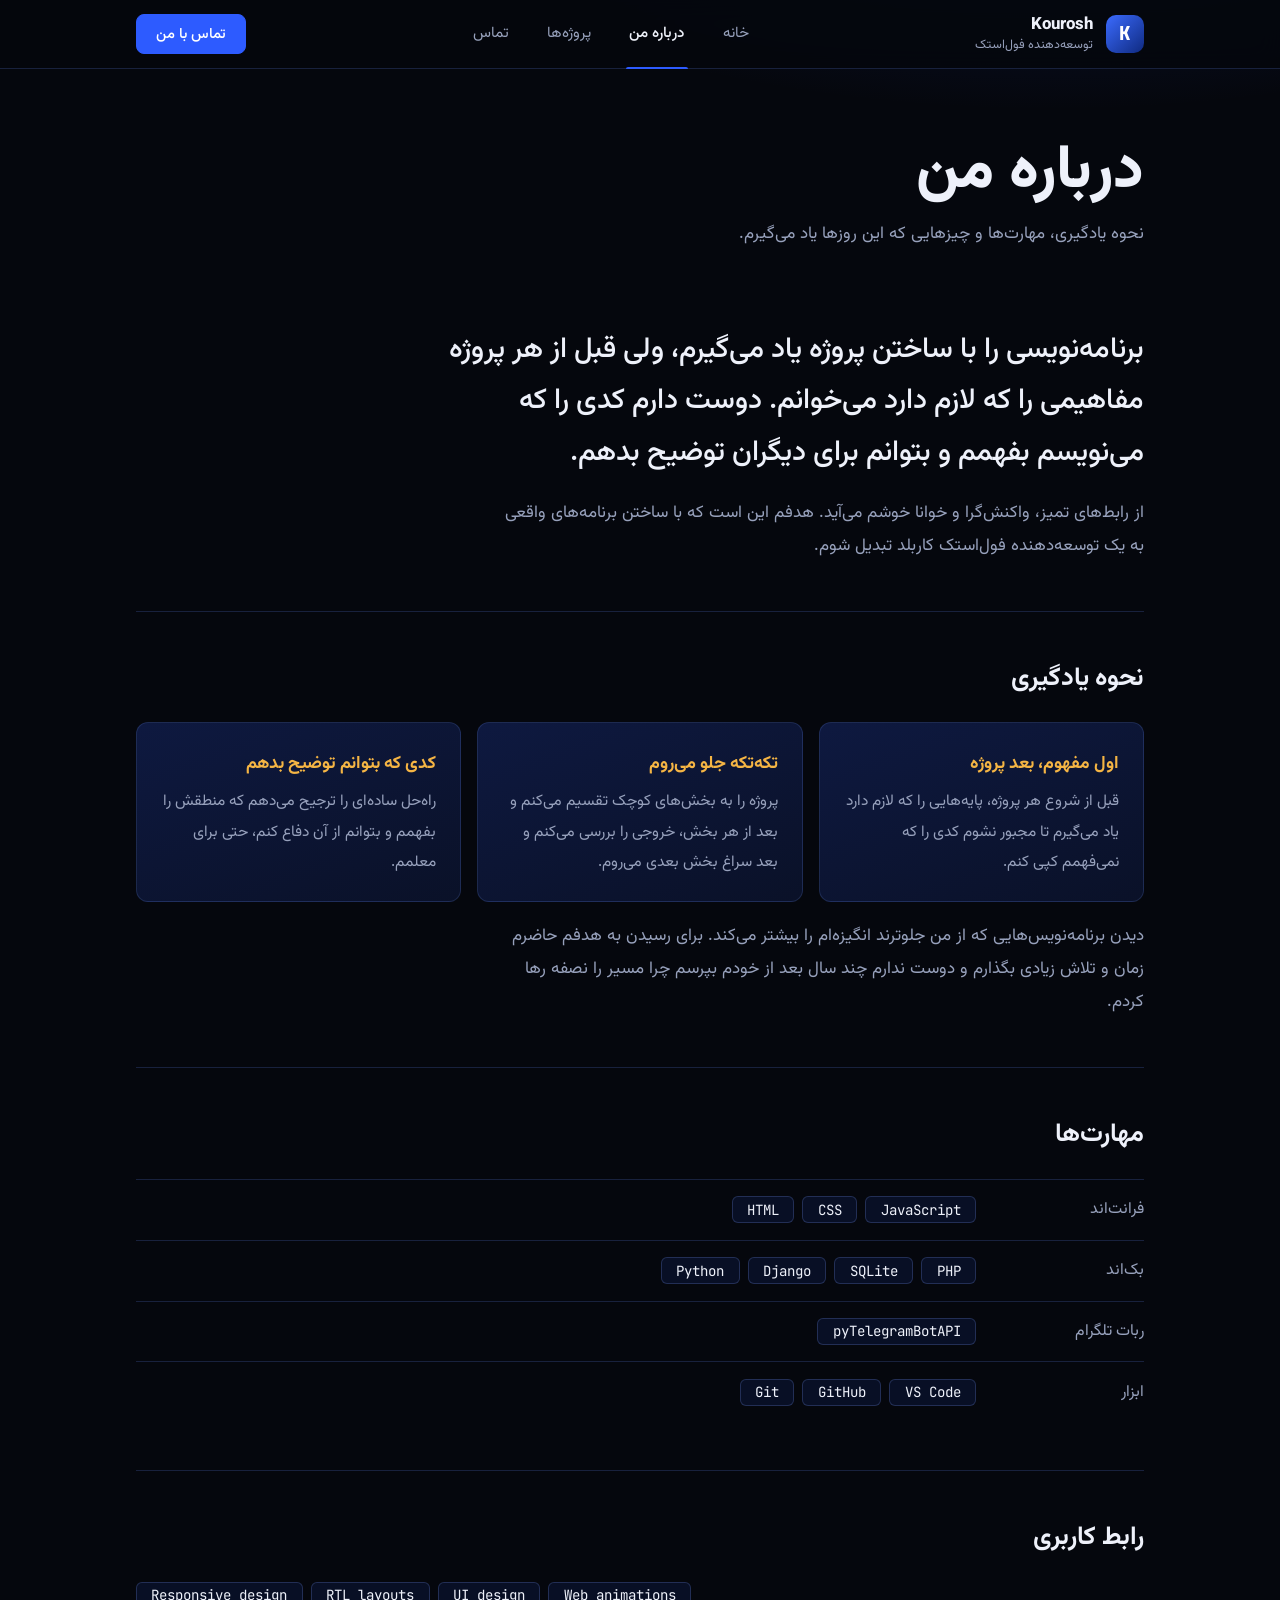
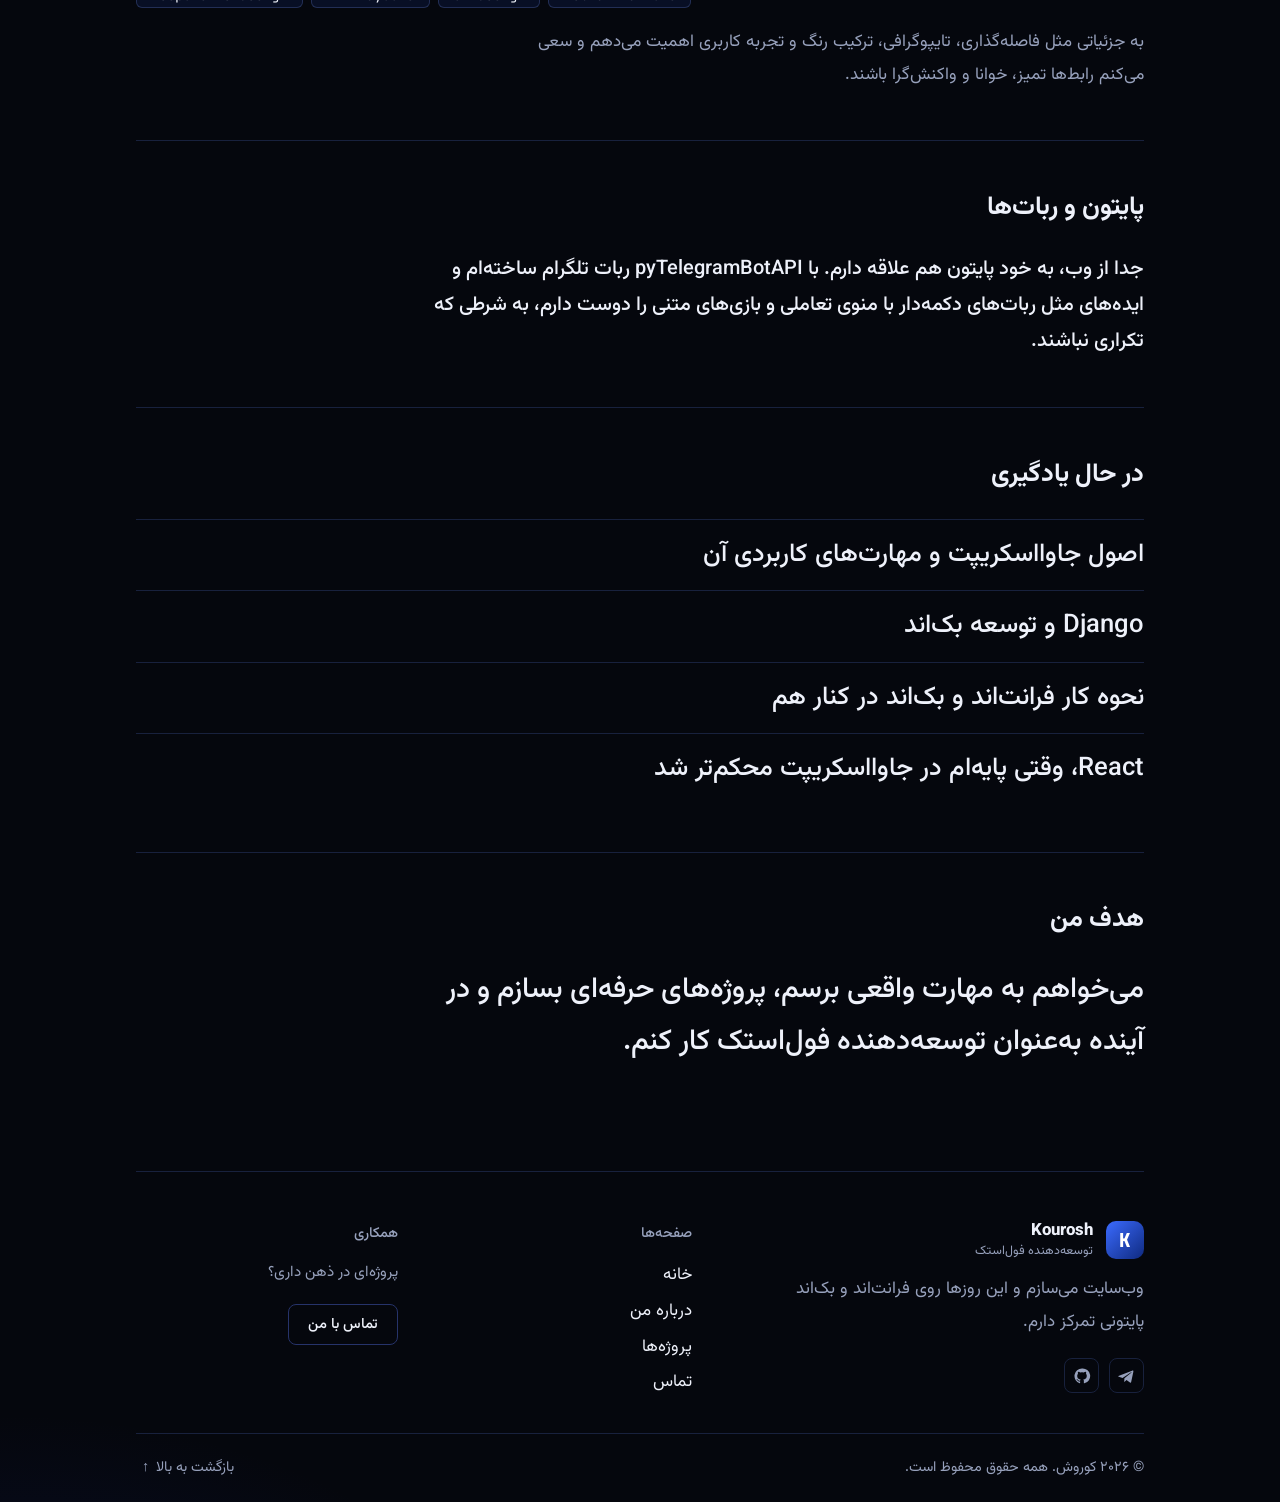
==== about.html @ b16453cf "first commit" ====
<!DOCTYPE html>
<html lang="fa" dir="rtl">
<head>
<meta charset="UTF-8">
<meta name="viewport" content="width=device-width, initial-scale=1">
<title>درباره من</title>
<meta name="description" content="وب‌سایت شخصی کوروش: توسعه‌دهنده وب با Python، Django و JavaScript.">
<meta name="theme-color" content="#05070D">
<meta name="color-scheme" content="dark">
<link rel="icon" href="data:image/svg+xml,%3Csvg xmlns='http://www.w3.org/2000/svg' viewBox='0 0 100 100'%3E%3Crect width='100' height='100' rx='22' fill='%232D5BFF'/%3E%3Ctext x='50' y='70' font-size='62' text-anchor='middle' fill='white' font-family='sans-serif' font-weight='700'%3EK%3C/text%3E%3C/svg%3E">
<link rel="preconnect" href="https://fonts.googleapis.com">
<link rel="preconnect" href="https://fonts.gstatic.com" crossorigin>
<link href="https://fonts.googleapis.com/css2?family=Vazirmatn:wght@400;500;700;800&family=JetBrains+Mono:wght@400;500&display=swap" rel="stylesheet">
<link rel="stylesheet" href="assets/style.css">
<script src="assets/main.js" defer></script>
</head>
<body>
<header class="top"><div class="wrap in"><a class="brand" href="index.html"><span class="mk" aria-hidden="true">K</span><span class="bn"><b>Kourosh</b><small>توسعه‌دهنده فول‌استک</small></span></a><nav aria-label="منوی اصلی"><a href="index.html">خانه</a><a href="about.html" aria-current="page">درباره من</a><a href="projects.html">پروژه‌ها</a><a href="contact.html">تماس</a></nav><a class="btn hb" href="contact.html">تماس با من</a></div></header>
<div class="wrap"><main><div class="pt" data-g="ABOUT"><h1>درباره من</h1><p>نحوه یادگیری، مهارت‌ها و چیزهایی که این روزها یاد می‌گیرم.</p></div><section class="blk"><p class="big">برنامه‌نویسی را با ساختن پروژه یاد می‌گیرم، ولی قبل از هر پروژه مفاهیمی را که لازم دارد می‌خوانم. دوست دارم کدی را که می‌نویسم بفهمم و بتوانم برای دیگران توضیح بدهم.</p><p class="sub">از رابط‌های تمیز، واکنش‌گرا و خوانا خوشم می‌آید. هدفم این است که با ساختن برنامه‌های واقعی به یک توسعه‌دهنده فول‌استک کاربلد تبدیل شوم.</p></section><section class="blk"><h2>نحوه یادگیری</h2><div class="pr"><div><h3>اول مفهوم، بعد پروژه</h3><p>قبل از شروع هر پروژه، پایه‌هایی را که لازم دارد یاد می‌گیرم تا مجبور نشوم کدی را که نمی‌فهمم کپی کنم.</p></div><div><h3>تکه‌تکه جلو می‌روم</h3><p>پروژه را به بخش‌های کوچک تقسیم می‌کنم و بعد از هر بخش، خروجی را بررسی می‌کنم و بعد سراغ بخش بعدی می‌روم.</p></div><div><h3>کدی که بتوانم توضیح بدهم</h3><p>راه‌حل ساده‌ای را ترجیح می‌دهم که منطقش را بفهمم و بتوانم از آن دفاع کنم، حتی برای معلمم.</p></div></div><p class="sub">دیدن برنامه‌نویس‌هایی که از من جلوترند انگیزه‌ام را بیشتر می‌کند. برای رسیدن به هدفم حاضرم زمان و تلاش زیادی بگذارم و دوست ندارم چند سال بعد از خودم بپرسم چرا مسیر را نصفه رها کردم.</p></section><section class="blk"><h2>مهارت‌ها</h2><div class="grp"><h3>فرانت‌اند</h3><div class="ch"><span class="chip">HTML</span><span class="chip">CSS</span><span class="chip">JavaScript</span></div></div><div class="grp"><h3>بک‌اند</h3><div class="ch"><span class="chip">Python</span><span class="chip">Django</span><span class="chip">SQLite</span><span class="chip">PHP</span></div></div><div class="grp"><h3>ربات تلگرام</h3><div class="ch"><span class="chip">pyTelegramBotAPI</span></div></div><div class="grp"><h3>ابزار</h3><div class="ch"><span class="chip">Git</span><span class="chip">GitHub</span><span class="chip">VS Code</span></div></div></section><section class="blk"><h2>رابط کاربری</h2><div class="ch" style="justify-content:flex-start"><span class="chip">Responsive design</span><span class="chip">RTL layouts</span><span class="chip">UI design</span><span class="chip">Web animations</span></div><p class="sub">به جزئیاتی مثل فاصله‌گذاری، تایپوگرافی، ترکیب رنگ و تجربه کاربری اهمیت می‌دهم و سعی می‌کنم رابط‌ها تمیز، خوانا و واکنش‌گرا باشند.</p></section><section class="blk"><h2>پایتون و ربات‌ها</h2><p class="big" style="font-size:1.25rem">جدا از وب، به خود پایتون هم علاقه دارم. با pyTelegramBotAPI ربات تلگرام ساخته‌ام و ایده‌های مثل ربات‌های دکمه‌دار با منوی تعاملی و بازی‌های متنی را دوست دارم، به شرطی که تکراری نباشند.</p></section><section class="blk"><h2>در حال یادگیری</h2><div class="rows"><div>اصول جاوااسکریپت و مهارت‌های کاربردی آن</div><div>Django و توسعه بک‌اند</div><div>نحوه کار فرانت‌اند و بک‌اند در کنار هم</div><div>React، وقتی پایه‌ام در جاوااسکریپت محکم‌تر شد</div></div></section><section class="blk"><h2>هدف من</h2><p class="big">می‌خواهم به مهارت واقعی برسم، پروژه‌های حرفه‌ای بسازم و در آینده به‌عنوان توسعه‌دهنده فول‌استک کار کنم.</p></section></main><footer class="ft"><div class="ftTop"><div class="ftCol ftBrand"><a class="brand" href="index.html"><span class="mk" aria-hidden="true">K</span><span class="bn"><b>Kourosh</b><small>توسعه‌دهنده فول‌استک</small></span></a><p>وب‌سایت می‌سازم و این روزها روی فرانت‌اند و بک‌اند پایتونی تمرکز دارم.</p><div class="soc"><a href="https://t.me/kourosh2087" target="_blank" rel="noopener" aria-label="تلگرام"><svg viewBox="0 0 24 24" width="18" height="18" fill="currentColor" aria-hidden="true"><path d="M21.8 4.3 2.7 11.6c-1.2.5-1.2 1.2-.2 1.5l4.9 1.5L18.8 7c.5-.3 1-.1.6.2L9.9 15l-.3 4.9c.4 0 .6-.2.9-.5l2.2-2.1 4.6 3.4c.8.5 1.4.3 1.6-.8l2.9-13.7c.3-1.3-.5-1.9-1.6-1.4Z"/></svg></a><a href="https://github.com/kourosh2043" target="_blank" rel="noopener" aria-label="گیت‌هاب"><svg viewBox="0 0 24 24" width="18" height="18" fill="currentColor" aria-hidden="true"><path d="M12 2a10 10 0 0 0-3.16 19.5c.5.1.68-.22.68-.48v-1.7c-2.78.6-3.37-1.19-3.37-1.19-.46-1.16-1.11-1.47-1.11-1.47-.9-.62.07-.6.07-.6 1 .07 1.53 1.03 1.53 1.03.89 1.52 2.34 1.08 2.91.83.09-.65.35-1.08.63-1.33-2.22-.25-4.56-1.11-4.56-4.95 0-1.09.39-1.98 1.03-2.68-.1-.25-.45-1.27.1-2.65 0 0 .84-.27 2.75 1.02a9.6 9.6 0 0 1 5 0c1.9-1.29 2.75-1.02 2.75-1.02.55 1.38.2 2.4.1 2.65.64.7 1.03 1.59 1.03 2.68 0 3.85-2.35 4.7-4.58 4.94.36.31.68.93.68 1.87v2.77c0 .27.18.58.69.48A10 10 0 0 0 12 2Z"/></svg></a></div></div><nav class="ftCol" aria-label="صفحه‌ها"><h4>صفحه‌ها</h4><a href="index.html">خانه</a><a href="about.html">درباره من</a><a href="projects.html">پروژه‌ها</a><a href="contact.html">تماس</a></nav><div class="ftCol ftCta"><h4>همکاری</h4><p>پروژه‌ای در ذهن داری؟</p><a class="btn alt" href="contact.html">تماس با من</a></div></div><div class="ftBottom"><p class="cp">© <span class="cpYear">۲۰۲۶</span> کوروش. همه حقوق محفوظ است.</p><button type="button" class="toTop">بازگشت به بالا<span aria-hidden="true">↑</span></button></div></footer></div>
</body>
</html>
---- assets/style.css ----
:root{--bg:#05070D;--card:#0B1226;--ink:#EEF1FA;--muted:#97A1BC;--line:#18213D;--acc:#F5B544;--accbg:rgba(245,181,68,.14);--on:#05070D;--blue:#2D5BFF;--bl:#7FA0FF;color-scheme:dark}

*{box-sizing:border-box;margin:0}
@view-transition{navigation:auto}
html{scroll-behavior:smooth}
body{background:var(--bg);color:var(--ink);font:400 1.0625rem/1.95 Vazirmatn,Tahoma,sans-serif;-webkit-font-smoothing:antialiased}
a{color:inherit}:focus-visible{outline:2px solid var(--acc);outline-offset:3px;border-radius:4px}
.wrap{max-width:68rem;margin-inline:auto;padding-inline:clamp(1.1rem,5vw,2.5rem)}
.hero{display:grid;grid-template-columns:1.5fr 1fr;gap:3rem;align-items:center;padding-block:4.5rem 3.5rem}
.hero h1{font-weight:800;font-size:clamp(3.2rem,9vw,6rem);line-height:1.2}
.role{font-size:clamp(1.15rem,2.6vw,1.5rem);color:var(--acc);font-weight:500}
.lead{max-width:34rem;margin-top:1rem;color:var(--muted)}
.cta{display:flex;gap:.8rem;flex-wrap:wrap;margin-top:1.8rem}
.btn{display:inline-block;padding:.6rem 1.4rem;border-radius:8px;background:var(--acc);color:var(--on);text-decoration:none;font:500 1rem Vazirmatn,sans-serif;border:1px solid var(--acc);cursor:pointer;transition:.2s}
.btn:hover{filter:brightness(1.1)}
.btn.alt{background:transparent;color:var(--ink);border-color:var(--line)}
.btn.alt:hover{border-color:var(--acc);color:var(--acc);filter:none}
.facts{background:var(--card);border:1px solid var(--line);border-radius:14px;padding:.6rem 1.5rem}
.facts div{display:flex;justify-content:space-between;gap:1rem;padding-block:.8rem;border-top:1px solid var(--line)}
.facts div:first-child{border:0}
.facts dt{color:var(--muted);font-size:.92rem}.facts dd{margin:0;font-weight:500;font-size:.95rem;text-align:left}
.stats{display:grid;grid-template-columns:repeat(3,1fr);gap:1.5rem;padding-block:2rem;border-block:1px solid var(--line)}
.stats b{display:block;font:800 clamp(2.2rem,6vw,3.4rem)/1.1 Vazirmatn;color:var(--acc)}
.stats span{color:var(--muted);font-size:.95rem}
.pt{padding-block:4rem 1.5rem}
.pt h1{font-weight:800;font-size:clamp(2.4rem,6vw,3.8rem);line-height:1.3}
.pt p{color:var(--muted);max-width:34rem;margin-top:.4rem}
.blk{padding-block:3rem}
section.blk{border-top:1px solid var(--line)}
.pt+.blk{border:0}
.blk h2{font-size:1.6rem;font-weight:700;margin-bottom:1.5rem;line-height:1.5}
.big{font-size:clamp(1.3rem,3vw,1.8rem);line-height:1.8;font-weight:500;max-width:46rem}
.sub{color:var(--muted);max-width:40rem;margin-top:1.1rem}
.plist{border-bottom:1px solid var(--line)}
.prow{display:grid;grid-template-columns:1.8fr 1fr auto;gap:1rem 2rem;align-items:center;padding:1.4rem .5rem;margin-inline:-.5rem;border-top:1px solid var(--line);text-decoration:none;transition:background .2s;border-radius:6px}
.prow:hover{background:var(--card)}
.prow h3{font:700 1.25rem/1.4 Vazirmatn;direction:ltr;text-align:right}
.prow p{color:var(--muted);font-size:.97rem;margin-top:.2rem}
.tech{direction:ltr;text-align:right;font:400 .85rem/1.7 "JetBrains Mono",monospace;color:var(--acc)}
.st,.state{display:inline-block;width:max-content;padding:.1rem .7rem;border-radius:999px;background:var(--accbg);color:var(--acc);font-size:.85rem}
.grp{display:grid;grid-template-columns:9rem 1fr;gap:.5rem 1.5rem;align-items:center;padding-block:.9rem;border-top:1px solid var(--line)}
.grp h3{font-weight:400;color:var(--muted);font-size:1rem}
.ch{display:flex;flex-wrap:wrap;gap:.5rem;direction:ltr;justify-content:flex-end}
.chip{padding:.2rem .9rem;font:400 .88rem "JetBrains Mono",monospace;background:var(--card);border:1px solid var(--line);border-radius:6px}
.pr{display:grid;grid-template-columns:repeat(3,1fr);gap:1rem}
.pr>div{padding:1.5rem;background:var(--card);border:1px solid var(--line);border-radius:12px}
.pr h3{color:var(--acc);font-weight:700;font-size:1.1rem;margin-bottom:.3rem}
.pr p{color:var(--muted);font-size:.97rem}
.case{display:grid;grid-template-columns:1fr 1.5fr;gap:1.5rem 3rem;padding-block:2.5rem;border-top:1px solid var(--line)}
.case h2{direction:ltr;text-align:right;font:800 clamp(1.7rem,4vw,2.4rem)/1.3 Vazirmatn}
.case .tech{margin-top:.5rem}.case .state{margin-top:.6rem}
.acts{display:flex;gap:.7rem;flex-wrap:wrap;margin-top:1.2rem}
.pts{list-style:none;padding:0;margin-top:.8rem}
.pts li{padding:.55rem 0;border-top:1px solid var(--line);color:var(--muted)}
.rows>*{display:flex;justify-content:space-between;gap:1rem;padding-block:1rem;border-top:1px solid var(--line);text-decoration:none;font-size:clamp(1.15rem,3.5vw,1.6rem);font-weight:500;line-height:1.5}
.rows a{transition:color .2s}.rows a:hover{color:var(--acc)}
.rows bdi{font-family:"JetBrains Mono",monospace;font-size:.85em}
.ft{margin-top:3.5rem;border-top:1px solid var(--line)}
.ftTop{display:grid;grid-template-columns:1.6fr 1fr 1fr;gap:2rem;padding-block:3rem 2rem}
.ftBrand p{color:var(--muted);margin-top:.8rem;max-width:22rem}
.ft .soc{display:flex;gap:.6rem;margin-top:1.2rem}
.ft .soc a{display:grid;place-items:center;width:2.2rem;height:2.2rem;border:1px solid var(--line);border-radius:8px;color:var(--muted);transition:.2s}
.ft .soc a:hover{color:var(--acc);border-color:var(--acc);background:var(--accbg)}
.ft h4{font-size:.9rem;font-weight:500;color:var(--muted);margin-bottom:.6rem}
.ft nav a{display:block;width:max-content;text-decoration:none;line-height:2.1;color:var(--ink);transition:color .2s}
.ft nav a:hover{color:var(--acc)}
.ftCta p{color:var(--muted);margin:.5rem 0 1rem;font-size:.95rem}
.ftCta .btn{padding:.5rem 1.2rem;font-size:.92rem}
.ftBottom{display:flex;justify-content:space-between;align-items:center;gap:1rem;padding-block:1.2rem;border-top:1px solid var(--line);color:var(--muted);font-size:.9rem;flex-wrap:wrap}
.ftBottom .cp{margin:0}
.toTop{display:flex;align-items:center;gap:.4rem;background:none;border:none;color:var(--muted);font:inherit;font-size:.9rem;cursor:pointer;transition:color .2s}
.toTop span{display:inline-block;transition:transform .2s}
.toTop:hover{color:var(--acc)}
.toTop:hover span{transform:translateY(-2px)}
.nf{min-height:80svh;display:grid;place-content:center;text-align:center;gap:1rem}.nf h1{font-size:6rem;font-weight:800}
dialog.pm{width:min(46rem,calc(100% - 1rem));max-height:calc(100svh - 1.5rem);margin:auto;padding:0;border:1px solid var(--line);border-radius:16px;background:var(--card);color:var(--ink);box-shadow:0 24px 80px rgba(0,0,0,.35)}
dialog.pm::backdrop{background:rgba(8,10,9,.6);backdrop-filter:blur(3px)}
dialog.pm[open]{animation:pop .25s ease-out}
@keyframes pop{from{opacity:0;transform:translateY(12px)}}
.pmi{max-height:calc(100svh - 1.5rem);overflow:auto;padding:0 clamp(1.3rem,4vw,2.2rem) 2rem;overscroll-behavior:contain}
.pmh{position:sticky;top:0;display:flex;justify-content:space-between;align-items:center;gap:1rem;margin-inline:calc(-1*clamp(1.3rem,4vw,2.2rem));padding:1rem clamp(1.3rem,4vw,2.2rem);background:var(--card);border-bottom:1px solid var(--line);margin-bottom:1.2rem}
.pmh h2{direction:ltr;font:800 clamp(1.5rem,4vw,2rem)/1.3 Vazirmatn}
.pmh .btn{padding:.35rem 1.1rem}
.pm h3{font-size:1.1rem;font-weight:700;margin:1.8rem 0 .3rem}
.pm h4{color:var(--muted);font-weight:400;font-size:.9rem;margin:1rem 0 .2rem}
.kv{display:grid;grid-template-columns:repeat(auto-fit,minmax(9rem,1fr));gap:.7rem;margin-top:1.2rem}
.kv div{padding:.7rem 1rem;border:1px solid var(--line);border-radius:10px}
.kv dt{color:var(--muted);font-size:.85rem}.kv dd{margin:0;font-weight:500}
.tl{display:grid;grid-template-columns:max-content 1fr;gap:.35rem 1.4rem}
.tl b{font:500 .9rem "JetBrains Mono",monospace;color:var(--acc);direction:ltr;text-align:right}
.tl span{color:var(--muted);font-size:.97rem}
body:has(dialog[open]){overflow:hidden}
@media(max-width:760px){.hero{grid-template-columns:1fr;gap:2rem;padding-block:3rem 2rem}.prow{grid-template-columns:1fr}.pr,.stats{grid-template-columns:1fr}.stats{gap:1rem}.case{grid-template-columns:1fr}.grp{grid-template-columns:1fr}.ch{justify-content:flex-start}.ftTop{grid-template-columns:1fr;gap:2.2rem}.ftBottom{flex-direction:column;align-items:flex-start;gap:.8rem}.tl{grid-template-columns:1fr;gap:0}.tl span{margin-bottom:.5rem}}
@media(prefers-reduced-motion:reduce){html{scroll-behavior:auto}*{transition:none!important;animation:none!important}@view-transition{navigation:none}}

.top{position:sticky;top:0;z-index:20;background:color-mix(in srgb,var(--bg) 90%,transparent);backdrop-filter:blur(12px);border-bottom:1px solid var(--line);transition:box-shadow .25s}
.top.sc{box-shadow:0 6px 24px rgba(0,0,0,.08)}
.top .in{display:grid;grid-template-columns:auto 1fr auto;align-items:center;gap:1.5rem;height:4.25rem}
.brand{display:flex;align-items:center;gap:.8rem;text-decoration:none}
.mk{display:grid;place-items:center;width:2.4rem;height:2.4rem;border-radius:10px;background:var(--acc);color:var(--on);font:800 1.2rem/1 "JetBrains Mono",monospace}
.bn{display:grid;line-height:1.35}
.bn b{font-weight:800;font-size:1.05rem;direction:ltr;text-align:right}
.bn small{color:var(--muted);font-size:.78rem}
.top nav{display:flex;justify-content:center;gap:.4rem;height:100%}
.top nav a{position:relative;display:flex;align-items:center;padding-inline:1rem;color:var(--muted);text-decoration:none;font-size:.95rem;transition:color .2s}
.top nav a:hover{color:var(--ink)}
.top nav a[aria-current]{color:var(--ink);font-weight:500}
.top nav a[aria-current]::after{content:"";position:absolute;inset-inline:.8rem;bottom:-1px;height:2px;background:var(--acc);border-radius:2px 2px 0 0}
.hb{padding:.45rem 1.2rem;font-size:.92rem}
@media(max-width:900px){.hb{display:none}.top .in{grid-template-columns:auto 1fr}.top nav{justify-content:flex-end}}
@media(max-width:560px){.bn small{display:none}.top .in{gap:.5rem;height:3.75rem}.top nav a{padding-inline:.55rem;font-size:.88rem}}

body{background:radial-gradient(70rem 32rem at 82% -8%,rgba(34,72,220,.32),transparent 70%),radial-gradient(48rem 30rem at 0% 108%,rgba(20,40,150,.24),transparent 70%),var(--bg);background-repeat:no-repeat}
::selection{background:var(--blue);color:#fff}
.btn{background:var(--blue);border-color:var(--blue);color:#fff}
.btn:hover{filter:none;background:#3F6BFF;box-shadow:0 0 0 4px rgba(45,91,255,.28)}
.btn.alt{background:transparent;border-color:#26336A;color:var(--ink)}
.btn.alt:hover{border-color:var(--bl);color:var(--bl);background:rgba(45,91,255,.1);box-shadow:none}
.mk{background:linear-gradient(135deg,#3B6BFF,#0F2A80);color:#fff}
.top nav a[aria-current]::after{background:var(--blue)}
.top nav a:hover{color:var(--bl)}
.facts{background:linear-gradient(160deg,#0F1D4D,#0A1128);border-color:rgba(127,160,255,.22)}
.facts div{border-color:rgba(127,160,255,.14)}
.prow:hover{background:linear-gradient(90deg,transparent,rgba(45,91,255,.1))}
.pr>div{background:linear-gradient(160deg,#0E1940,#0A1128);border-color:rgba(127,160,255,.16)}
.chip{background:rgba(45,91,255,.1);border-color:rgba(127,160,255,.22)}
.rows a:hover,.ft nav a:hover,.ft .soc a:hover{color:var(--bl)}
.top.sc{box-shadow:0 8px 28px rgba(0,0,0,.45)}
dialog.pm{background:#0A1128;border-color:rgba(127,160,255,.25)}
.pmh{background:#0A1128}
.pm .state,.st{border:1px solid rgba(245,181,68,.3)}

/* ===== Motion & hover polish (subtle) ===== */

/* One page-load moment: hero / page titles rise in once */
@keyframes rise{from{opacity:0;transform:translateY(14px)}}
.hero>div>*,.hero .facts,.pt h1,.pt p,.nf>*{animation:rise .7s cubic-bezier(.2,.7,.2,1) backwards}
.hero>div>:nth-child(2),.pt p,.nf>:nth-child(2){animation-delay:.08s}
.hero>div>:nth-child(3),.nf>:nth-child(3){animation-delay:.16s}
.hero>div>:nth-child(4){animation-delay:.24s}
.hero .facts{animation-delay:.2s}

/* Press feedback (also useful on touch) */
.btn:active{transform:translateY(0) scale(.98);box-shadow:none}

/* Dialog: softer open + backdrop fade */
@keyframes pop{from{opacity:0;transform:translateY(10px) scale(.985)}}
@keyframes fade{from{opacity:0}}
dialog.pm[open]{animation:pop .28s cubic-bezier(.2,.7,.2,1)}
dialog.pm[open]::backdrop{animation:fade .28s ease-out}

/* Project rows: smooth glow (gradients can't transition, so fade a layer) + accent bar */
.prow{position:relative;isolation:isolate}
.prow:hover{background:transparent}
.prow::after{content:"";position:absolute;inset:0;z-index:-1;border-radius:inherit;background:linear-gradient(90deg,transparent,rgba(45,91,255,.1));opacity:0;transition:opacity .3s}
.prow::before{content:"";position:absolute;inset-block:1rem;inset-inline-start:0;width:2px;border-radius:2px;background:var(--blue);transform:scaleY(0);transition:transform .3s cubic-bezier(.2,.7,.2,1)}
.prow h3{transition:color .2s}
.prow:focus-visible::before{transform:scaleY(1)}
.prow:focus-visible::after{opacity:1}
.prow:focus-visible h3{color:var(--bl)}

/* Header nav: underline draws in on hover (current page keeps its solid line) */
.top nav a::after{content:"";position:absolute;inset-inline:.8rem;bottom:-1px;height:2px;border-radius:2px 2px 0 0;background:var(--bl);opacity:.55;transform:scaleX(0);transition:transform .3s cubic-bezier(.2,.7,.2,1)}
.top nav a[aria-current]::after{opacity:1;transform:none}

/* Contact rows */
.rows a{transition:color .2s,border-color .2s}
.rows bdi{transition:transform .3s cubic-bezier(.2,.7,.2,1)}

/* Hover-only effects: skipped on touch screens so nothing gets "stuck" */
@media(hover:hover){
  .btn:hover{transform:translateY(-1px)}
  .prow:hover::before{transform:scaleY(1)}
  .prow:hover::after{opacity:1}
  .prow:hover h3{color:var(--bl)}
  .top nav a:not([aria-current]):hover::after{transform:scaleX(1)}
  .rows a:hover{border-top-color:rgba(127,160,255,.4)}
  .rows a:hover bdi{transform:translateX(-4px)}
  .ft .soc a:hover{transform:translateY(-2px)}
}
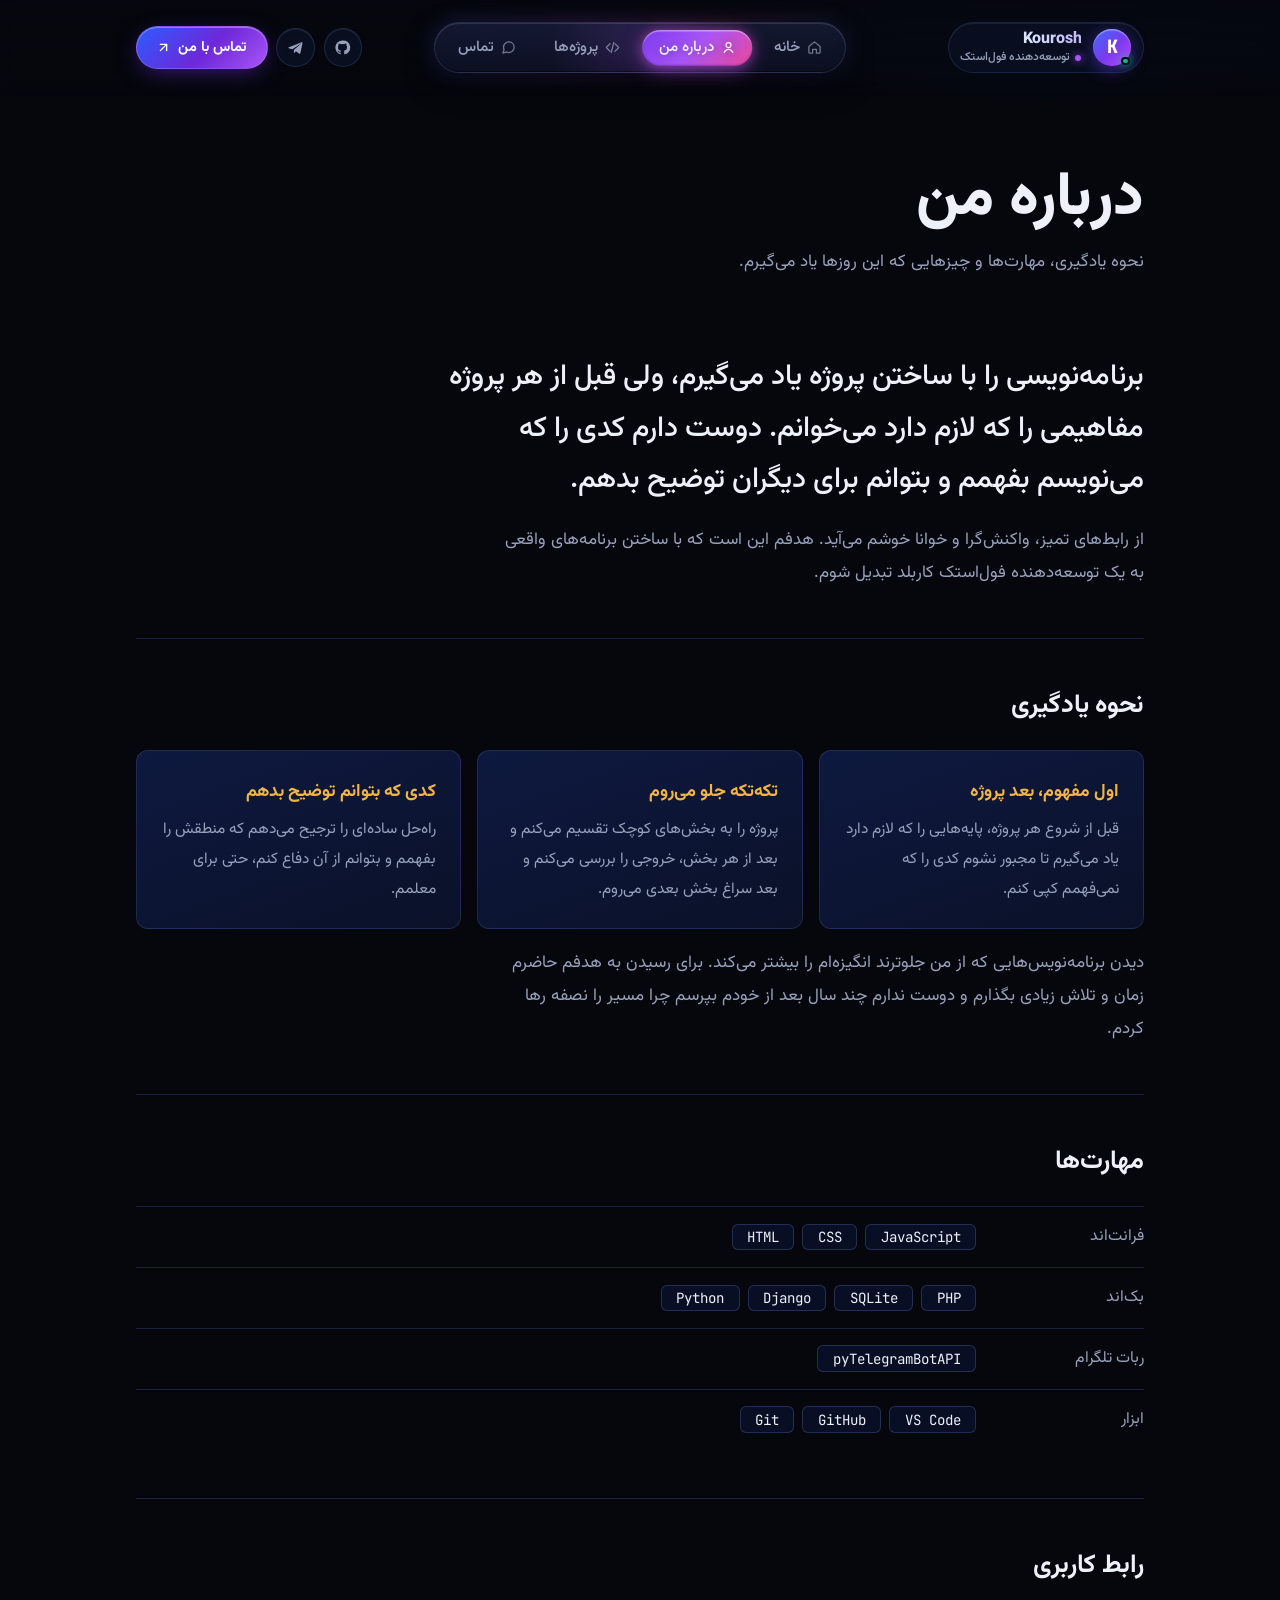
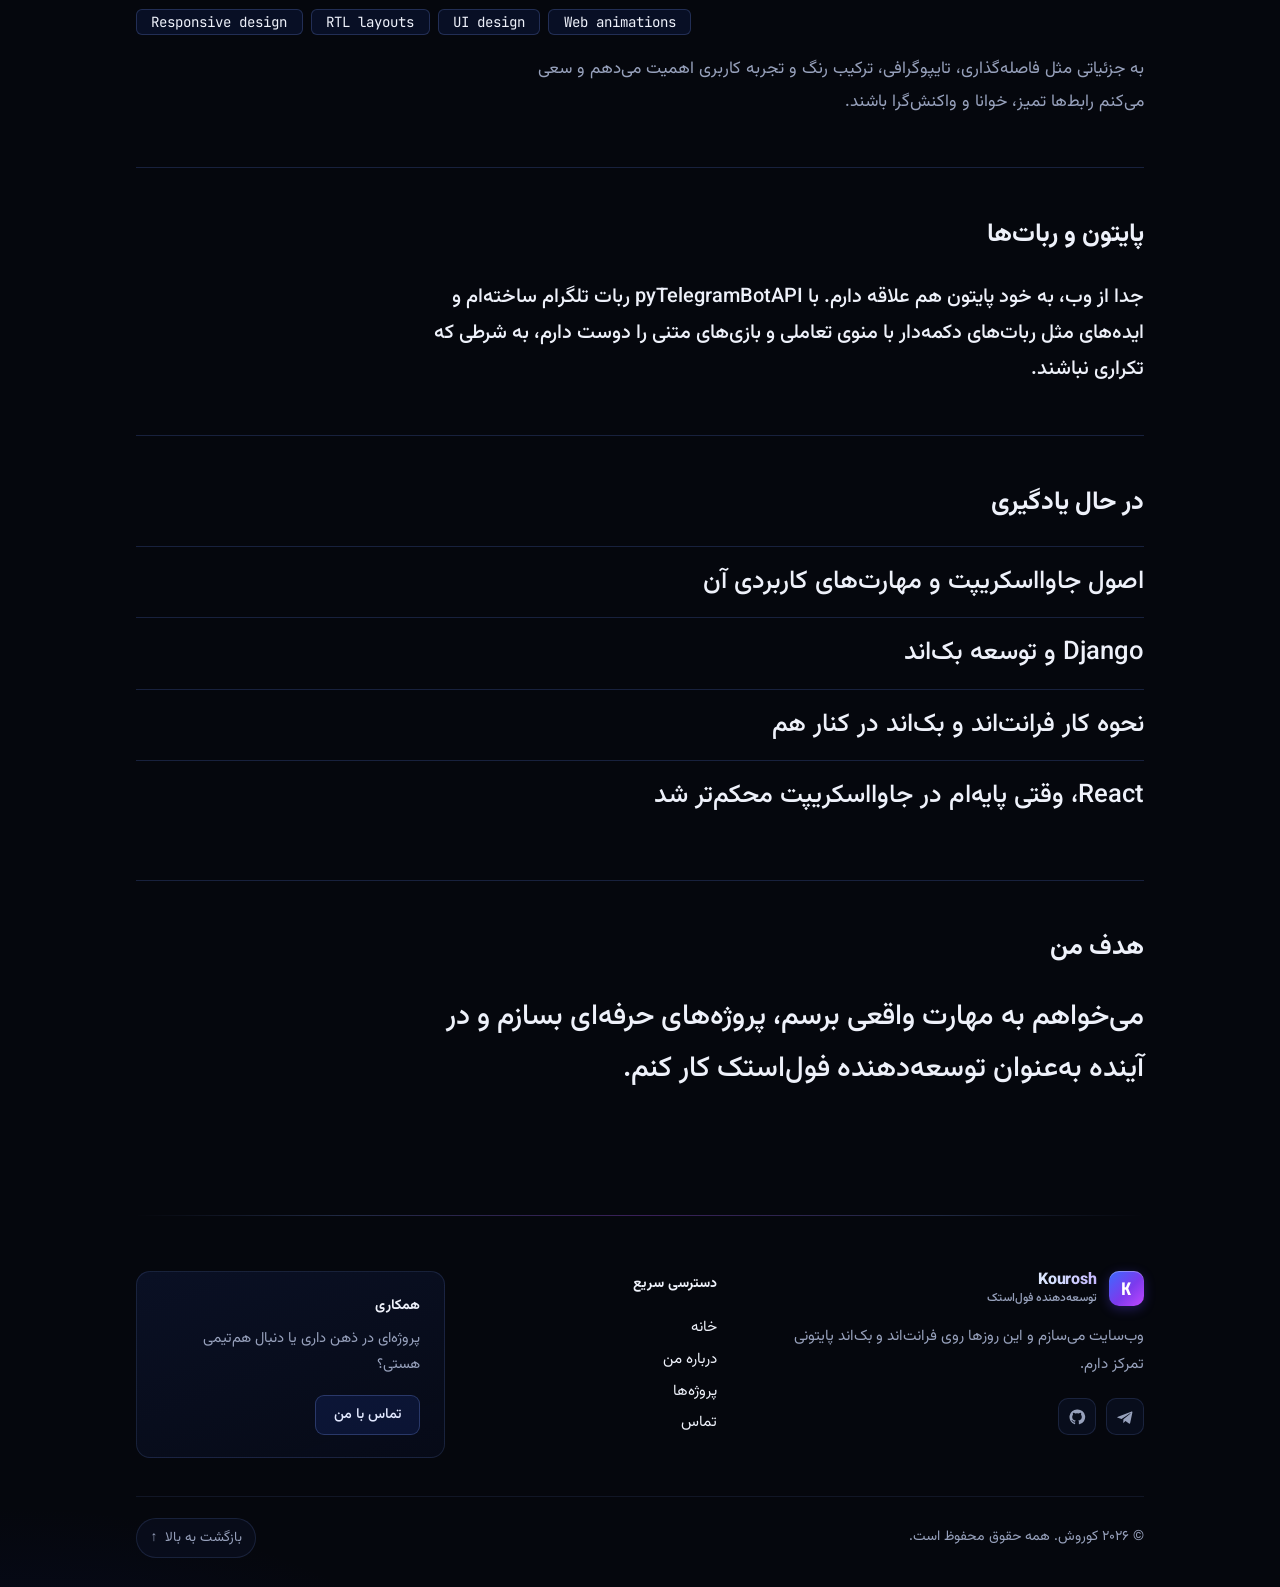
==== commit 0e518bba: "header and footer update" ====
--- a/about.html
+++ b/about.html
@@ -15,7 +15,7 @@
 <script src="assets/main.js" defer></script>
 </head>
 <body>
-<header class="top"><div class="wrap in"><a class="brand" href="index.html"><span class="mk" aria-hidden="true">K</span><span class="bn"><b>Kourosh</b><small>توسعه‌دهنده فول‌استک</small></span></a><nav aria-label="منوی اصلی"><a href="index.html">خانه</a><a href="about.html" aria-current="page">درباره من</a><a href="projects.html">پروژه‌ها</a><a href="contact.html">تماس</a></nav><a class="btn hb" href="contact.html">تماس با من</a></div></header>
-<div class="wrap"><main><div class="pt" data-g="ABOUT"><h1>درباره من</h1><p>نحوه یادگیری، مهارت‌ها و چیزهایی که این روزها یاد می‌گیرم.</p></div><section class="blk"><p class="big">برنامه‌نویسی را با ساختن پروژه یاد می‌گیرم، ولی قبل از هر پروژه مفاهیمی را که لازم دارد می‌خوانم. دوست دارم کدی را که می‌نویسم بفهمم و بتوانم برای دیگران توضیح بدهم.</p><p class="sub">از رابط‌های تمیز، واکنش‌گرا و خوانا خوشم می‌آید. هدفم این است که با ساختن برنامه‌های واقعی به یک توسعه‌دهنده فول‌استک کاربلد تبدیل شوم.</p></section><section class="blk"><h2>نحوه یادگیری</h2><div class="pr"><div><h3>اول مفهوم، بعد پروژه</h3><p>قبل از شروع هر پروژه، پایه‌هایی را که لازم دارد یاد می‌گیرم تا مجبور نشوم کدی را که نمی‌فهمم کپی کنم.</p></div><div><h3>تکه‌تکه جلو می‌روم</h3><p>پروژه را به بخش‌های کوچک تقسیم می‌کنم و بعد از هر بخش، خروجی را بررسی می‌کنم و بعد سراغ بخش بعدی می‌روم.</p></div><div><h3>کدی که بتوانم توضیح بدهم</h3><p>راه‌حل ساده‌ای را ترجیح می‌دهم که منطقش را بفهمم و بتوانم از آن دفاع کنم، حتی برای معلمم.</p></div></div><p class="sub">دیدن برنامه‌نویس‌هایی که از من جلوترند انگیزه‌ام را بیشتر می‌کند. برای رسیدن به هدفم حاضرم زمان و تلاش زیادی بگذارم و دوست ندارم چند سال بعد از خودم بپرسم چرا مسیر را نصفه رها کردم.</p></section><section class="blk"><h2>مهارت‌ها</h2><div class="grp"><h3>فرانت‌اند</h3><div class="ch"><span class="chip">HTML</span><span class="chip">CSS</span><span class="chip">JavaScript</span></div></div><div class="grp"><h3>بک‌اند</h3><div class="ch"><span class="chip">Python</span><span class="chip">Django</span><span class="chip">SQLite</span><span class="chip">PHP</span></div></div><div class="grp"><h3>ربات تلگرام</h3><div class="ch"><span class="chip">pyTelegramBotAPI</span></div></div><div class="grp"><h3>ابزار</h3><div class="ch"><span class="chip">Git</span><span class="chip">GitHub</span><span class="chip">VS Code</span></div></div></section><section class="blk"><h2>رابط کاربری</h2><div class="ch" style="justify-content:flex-start"><span class="chip">Responsive design</span><span class="chip">RTL layouts</span><span class="chip">UI design</span><span class="chip">Web animations</span></div><p class="sub">به جزئیاتی مثل فاصله‌گذاری، تایپوگرافی، ترکیب رنگ و تجربه کاربری اهمیت می‌دهم و سعی می‌کنم رابط‌ها تمیز، خوانا و واکنش‌گرا باشند.</p></section><section class="blk"><h2>پایتون و ربات‌ها</h2><p class="big" style="font-size:1.25rem">جدا از وب، به خود پایتون هم علاقه دارم. با pyTelegramBotAPI ربات تلگرام ساخته‌ام و ایده‌های مثل ربات‌های دکمه‌دار با منوی تعاملی و بازی‌های متنی را دوست دارم، به شرطی که تکراری نباشند.</p></section><section class="blk"><h2>در حال یادگیری</h2><div class="rows"><div>اصول جاوااسکریپت و مهارت‌های کاربردی آن</div><div>Django و توسعه بک‌اند</div><div>نحوه کار فرانت‌اند و بک‌اند در کنار هم</div><div>React، وقتی پایه‌ام در جاوااسکریپت محکم‌تر شد</div></div></section><section class="blk"><h2>هدف من</h2><p class="big">می‌خواهم به مهارت واقعی برسم، پروژه‌های حرفه‌ای بسازم و در آینده به‌عنوان توسعه‌دهنده فول‌استک کار کنم.</p></section></main><footer class="ft"><div class="ftTop"><div class="ftCol ftBrand"><a class="brand" href="index.html"><span class="mk" aria-hidden="true">K</span><span class="bn"><b>Kourosh</b><small>توسعه‌دهنده فول‌استک</small></span></a><p>وب‌سایت می‌سازم و این روزها روی فرانت‌اند و بک‌اند پایتونی تمرکز دارم.</p><div class="soc"><a href="https://t.me/kourosh2087" target="_blank" rel="noopener" aria-label="تلگرام"><svg viewBox="0 0 24 24" width="18" height="18" fill="currentColor" aria-hidden="true"><path d="M21.8 4.3 2.7 11.6c-1.2.5-1.2 1.2-.2 1.5l4.9 1.5L18.8 7c.5-.3 1-.1.6.2L9.9 15l-.3 4.9c.4 0 .6-.2.9-.5l2.2-2.1 4.6 3.4c.8.5 1.4.3 1.6-.8l2.9-13.7c.3-1.3-.5-1.9-1.6-1.4Z"/></svg></a><a href="https://github.com/kourosh2043" target="_blank" rel="noopener" aria-label="گیت‌هاب"><svg viewBox="0 0 24 24" width="18" height="18" fill="currentColor" aria-hidden="true"><path d="M12 2a10 10 0 0 0-3.16 19.5c.5.1.68-.22.68-.48v-1.7c-2.78.6-3.37-1.19-3.37-1.19-.46-1.16-1.11-1.47-1.11-1.47-.9-.62.07-.6.07-.6 1 .07 1.53 1.03 1.53 1.03.89 1.52 2.34 1.08 2.91.83.09-.65.35-1.08.63-1.33-2.22-.25-4.56-1.11-4.56-4.95 0-1.09.39-1.98 1.03-2.68-.1-.25-.45-1.27.1-2.65 0 0 .84-.27 2.75 1.02a9.6 9.6 0 0 1 5 0c1.9-1.29 2.75-1.02 2.75-1.02.55 1.38.2 2.4.1 2.65.64.7 1.03 1.59 1.03 2.68 0 3.85-2.35 4.7-4.58 4.94.36.31.68.93.68 1.87v2.77c0 .27.18.58.69.48A10 10 0 0 0 12 2Z"/></svg></a></div></div><nav class="ftCol" aria-label="صفحه‌ها"><h4>صفحه‌ها</h4><a href="index.html">خانه</a><a href="about.html">درباره من</a><a href="projects.html">پروژه‌ها</a><a href="contact.html">تماس</a></nav><div class="ftCol ftCta"><h4>همکاری</h4><p>پروژه‌ای در ذهن داری؟</p><a class="btn alt" href="contact.html">تماس با من</a></div></div><div class="ftBottom"><p class="cp">© <span class="cpYear">۲۰۲۶</span> کوروش. همه حقوق محفوظ است.</p><button type="button" class="toTop">بازگشت به بالا<span aria-hidden="true">↑</span></button></div></footer></div>
+<header class="top"><div class="wrap in"><a class="brand" href="index.html"><span class="mk" aria-hidden="true"><span class="mk-txt">K</span><span class="mk-dot"></span></span><span class="bn"><b>Kourosh</b><small><span class="st-dot" aria-hidden="true"></span>توسعه‌دهنده فول‌استک</small></span></a><div class="nav-shell"><nav class="nav-pill" aria-label="منوی اصلی"><span class="nav-hover-pill" aria-hidden="true"></span><span class="nav-glider" aria-hidden="true"></span><a href="index.html"><svg class="nav-ico" viewBox="0 0 24 24" width="16" height="16" fill="none" stroke="currentColor" stroke-width="2" stroke-linecap="round" stroke-linejoin="round" aria-hidden="true"><path d="M3 10.5 12 3l9 7.5v9a1.5 1.5 0 0 1-1.5 1.5h-4.5v-6h-6v6H4.5A1.5 1.5 0 0 1 3 19.5v-9Z"/></svg><span>خانه</span></a><a href="about.html" aria-current="page"><svg class="nav-ico" viewBox="0 0 24 24" width="16" height="16" fill="none" stroke="currentColor" stroke-width="2" stroke-linecap="round" stroke-linejoin="round" aria-hidden="true"><circle cx="12" cy="8" r="4"/><path d="M5 20c1.5-3.5 4.2-5 7-5s5.5 1.5 7 5"/></svg><span>درباره من</span></a><a href="projects.html"><svg class="nav-ico" viewBox="0 0 24 24" width="16" height="16" fill="none" stroke="currentColor" stroke-width="2" stroke-linecap="round" stroke-linejoin="round" aria-hidden="true"><polyline points="16 18 22 12 16 6"/><polyline points="8 6 2 12 8 18"/><line x1="14" y1="4" x2="10" y2="20"/></svg><span>پروژه‌ها</span></a><a href="contact.html"><svg class="nav-ico" viewBox="0 0 24 24" width="16" height="16" fill="none" stroke="currentColor" stroke-width="2" stroke-linecap="round" stroke-linejoin="round" aria-hidden="true"><path d="M21 11.5a8.38 8.38 0 0 1-.9 3.8 8.5 8.5 0 0 1-7.6 4.7 8.38 8.38 0 0 1-3.8-.9L3 21l1.9-5.7a8.38 8.38 0 0 1-.9-3.8 8.5 8.5 0 0 1 4.7-7.6 8.38 8.38 0 0 1 3.8-.9h.5a8.48 8.48 0 0 1 8 8v.5Z"/></svg><span>تماس</span></a></nav></div><div class="hdr-end"><a class="hdr-soc" href="https://github.com/kourosh2043" target="_blank" rel="noopener" aria-label="گیت‌هاب" title="گیت‌هاب"><svg viewBox="0 0 24 24" width="17" height="17" fill="currentColor" aria-hidden="true"><path d="M12 2a10 10 0 0 0-3.16 19.5c.5.1.68-.22.68-.48v-1.7c-2.78.6-3.37-1.19-3.37-1.19-.46-1.16-1.11-1.47-1.11-1.47-.9-.62.07-.6.07-.6 1 .07 1.53 1.03 1.53 1.03.89 1.52 2.34 1.08 2.91.83.09-.65.35-1.08.63-1.33-2.22-.25-4.56-1.11-4.56-4.95 0-1.09.39-1.98 1.03-2.68-.1-.25-.45-1.27.1-2.65 0 0 .84-.27 2.75 1.02a9.6 9.6 0 0 1 5 0c1.9-1.29 2.75-1.02 2.75-1.02.55 1.38.2 2.4.1 2.65.64.7 1.03 1.59 1.03 2.68 0 3.85-2.35 4.7-4.58 4.94.36.31.68.93.68 1.87v2.77c0 .27.18.58.69.48A10 10 0 0 0 12 2Z"/></svg></a><a class="hdr-soc" href="https://t.me/kourosh2087" target="_blank" rel="noopener" aria-label="تلگرام" title="تلگرام"><svg viewBox="0 0 24 24" width="17" height="17" fill="currentColor" aria-hidden="true"><path d="M21.8 4.3 2.7 11.6c-1.2.5-1.2 1.2-.2 1.5l4.9 1.5L18.8 7c.5-.3 1-.1.6.2L9.9 15l-.3 4.9c.4 0 .6-.2.9-.5l2.2-2.1 4.6 3.4c.8.5 1.4.3 1.6-.8l2.9-13.7c.3-1.3-.5-1.9-1.6-1.4Z"/></svg></a><a class="btn hb" href="contact.html"><span>تماس با من</span><svg viewBox="0 0 24 24" width="15" height="15" fill="none" stroke="currentColor" stroke-width="2.2" stroke-linecap="round" stroke-linejoin="round" aria-hidden="true"><path d="M7 17 17 7"/><path d="M7 7h10v10"/></svg></a></div></div></header>
+<div class="wrap"><main><div class="pt" data-g="ABOUT"><h1>درباره من</h1><p>نحوه یادگیری، مهارت‌ها و چیزهایی که این روزها یاد می‌گیرم.</p></div><section class="blk"><p class="big">برنامه‌نویسی را با ساختن پروژه یاد می‌گیرم، ولی قبل از هر پروژه مفاهیمی را که لازم دارد می‌خوانم. دوست دارم کدی را که می‌نویسم بفهمم و بتوانم برای دیگران توضیح بدهم.</p><p class="sub">از رابط‌های تمیز، واکنش‌گرا و خوانا خوشم می‌آید. هدفم این است که با ساختن برنامه‌های واقعی به یک توسعه‌دهنده فول‌استک کاربلد تبدیل شوم.</p></section><section class="blk"><h2>نحوه یادگیری</h2><div class="pr"><div><h3>اول مفهوم، بعد پروژه</h3><p>قبل از شروع هر پروژه، پایه‌هایی را که لازم دارد یاد می‌گیرم تا مجبور نشوم کدی را که نمی‌فهمم کپی کنم.</p></div><div><h3>تکه‌تکه جلو می‌روم</h3><p>پروژه را به بخش‌های کوچک تقسیم می‌کنم و بعد از هر بخش، خروجی را بررسی می‌کنم و بعد سراغ بخش بعدی می‌روم.</p></div><div><h3>کدی که بتوانم توضیح بدهم</h3><p>راه‌حل ساده‌ای را ترجیح می‌دهم که منطقش را بفهمم و بتوانم از آن دفاع کنم، حتی برای معلمم.</p></div></div><p class="sub">دیدن برنامه‌نویس‌هایی که از من جلوترند انگیزه‌ام را بیشتر می‌کند. برای رسیدن به هدفم حاضرم زمان و تلاش زیادی بگذارم و دوست ندارم چند سال بعد از خودم بپرسم چرا مسیر را نصفه رها کردم.</p></section><section class="blk"><h2>مهارت‌ها</h2><div class="grp"><h3>فرانت‌اند</h3><div class="ch"><span class="chip">HTML</span><span class="chip">CSS</span><span class="chip">JavaScript</span></div></div><div class="grp"><h3>بک‌اند</h3><div class="ch"><span class="chip">Python</span><span class="chip">Django</span><span class="chip">SQLite</span><span class="chip">PHP</span></div></div><div class="grp"><h3>ربات تلگرام</h3><div class="ch"><span class="chip">pyTelegramBotAPI</span></div></div><div class="grp"><h3>ابزار</h3><div class="ch"><span class="chip">Git</span><span class="chip">GitHub</span><span class="chip">VS Code</span></div></div></section><section class="blk"><h2>رابط کاربری</h2><div class="ch" style="justify-content:flex-start"><span class="chip">Responsive design</span><span class="chip">RTL layouts</span><span class="chip">UI design</span><span class="chip">Web animations</span></div><p class="sub">به جزئیاتی مثل فاصله‌گذاری، تایپوگرافی، ترکیب رنگ و تجربه کاربری اهمیت می‌دهم و سعی می‌کنم رابط‌ها تمیز، خوانا و واکنش‌گرا باشند.</p></section><section class="blk"><h2>پایتون و ربات‌ها</h2><p class="big" style="font-size:1.25rem">جدا از وب، به خود پایتون هم علاقه دارم. با pyTelegramBotAPI ربات تلگرام ساخته‌ام و ایده‌های مثل ربات‌های دکمه‌دار با منوی تعاملی و بازی‌های متنی را دوست دارم، به شرطی که تکراری نباشند.</p></section><section class="blk"><h2>در حال یادگیری</h2><div class="rows"><div>اصول جاوااسکریپت و مهارت‌های کاربردی آن</div><div>Django و توسعه بک‌اند</div><div>نحوه کار فرانت‌اند و بک‌اند در کنار هم</div><div>React، وقتی پایه‌ام در جاوااسکریپت محکم‌تر شد</div></div></section><section class="blk"><h2>هدف من</h2><p class="big">می‌خواهم به مهارت واقعی برسم، پروژه‌های حرفه‌ای بسازم و در آینده به‌عنوان توسعه‌دهنده فول‌استک کار کنم.</p></section></main><footer class="ft"><div class="ftTop"><div class="ftCol ftBrand"><a class="brand ft-brand-link" href="index.html"><span class="mk" aria-hidden="true">K</span><span class="bn"><b>Kourosh</b><small>توسعه‌دهنده فول‌استک</small></span></a><p>وب‌سایت می‌سازم و این روزها روی فرانت‌اند و بک‌اند پایتونی تمرکز دارم.</p><div class="soc"><a href="https://t.me/kourosh2087" target="_blank" rel="noopener" aria-label="تلگرام" title="تلگرام"><svg viewBox="0 0 24 24" width="18" height="18" fill="currentColor" aria-hidden="true"><path d="M21.8 4.3 2.7 11.6c-1.2.5-1.2 1.2-.2 1.5l4.9 1.5L18.8 7c.5-.3 1-.1.6.2L9.9 15l-.3 4.9c.4 0 .6-.2.9-.5l2.2-2.1 4.6 3.4c.8.5 1.4.3 1.6-.8l2.9-13.7c.3-1.3-.5-1.9-1.6-1.4Z"/></svg></a><a href="https://github.com/kourosh2043" target="_blank" rel="noopener" aria-label="گیت‌هاب" title="گیت‌هاب"><svg viewBox="0 0 24 24" width="18" height="18" fill="currentColor" aria-hidden="true"><path d="M12 2a10 10 0 0 0-3.16 19.5c.5.1.68-.22.68-.48v-1.7c-2.78.6-3.37-1.19-3.37-1.19-.46-1.16-1.11-1.47-1.11-1.47-.9-.62.07-.6.07-.6 1 .07 1.53 1.03 1.53 1.03.89 1.52 2.34 1.08 2.91.83.09-.65.35-1.08.63-1.33-2.22-.25-4.56-1.11-4.56-4.95 0-1.09.39-1.98 1.03-2.68-.1-.25-.45-1.27.1-2.65 0 0 .84-.27 2.75 1.02a9.6 9.6 0 0 1 5 0c1.9-1.29 2.75-1.02 2.75-1.02.55 1.38.2 2.4.1 2.65.64.7 1.03 1.59 1.03 2.68 0 3.85-2.35 4.7-4.58 4.94.36.31.68.93.68 1.87v2.77c0 .27.18.58.69.48A10 10 0 0 0 12 2Z"/></svg></a></div></div><nav class="ftCol ftNav" aria-label="صفحه‌ها"><h4>دسترسی سریع</h4><a href="index.html">خانه</a><a href="about.html">درباره من</a><a href="projects.html">پروژه‌ها</a><a href="contact.html">تماس</a></nav><div class="ftCol ftCta"><h4>همکاری</h4><p>پروژه‌ای در ذهن داری یا دنبال هم‌تیمی هستی؟</p><a class="btn alt ftBtn" href="contact.html">تماس با من</a></div></div><div class="ftBottom"><p class="cp">© <span class="cpYear">۲۰۲۶</span> کوروش. همه حقوق محفوظ است.</p><button type="button" class="toTop">بازگشت به بالا<span aria-hidden="true">↑</span></button></div></footer></div>
 </body>
 </html>
--- a/assets/style.css
+++ b/assets/style.css
@@ -178,3 +178,635 @@
   .rows a:hover bdi{transform:translateX(-4px)}
   .ft .soc a:hover{transform:translateY(-2px)}
 }
+
+/* ===== Ultra-Sleek Floating Capsule Header ===== */
+.top {
+  position: sticky;
+  top: 0;
+  z-index: 50;
+  padding-block: .85rem;
+  background: linear-gradient(180deg, rgba(5, 7, 13, 0.88) 0%, rgba(5, 7, 13, 0.45) 68%, transparent 100%);
+  backdrop-filter: blur(8px);
+  -webkit-backdrop-filter: blur(8px);
+  border-bottom: 1px solid transparent;
+  transition: padding .35s cubic-bezier(.22, 1, .36, 1), background .35s ease, border-color .35s ease, box-shadow .35s ease;
+}
+
+.top.sc {
+  padding-block: .55rem;
+  background: rgba(5, 8, 18, 0.82);
+  backdrop-filter: blur(18px) saturate(180%);
+  -webkit-backdrop-filter: blur(18px) saturate(180%);
+  border-bottom-color: rgba(127, 160, 255, 0.14);
+  box-shadow: 0 14px 40px -10px rgba(0, 0, 0, 0.65), 0 1px 0 rgba(255, 255, 255, 0.04) inset;
+}
+
+.top .in {
+  display: grid;
+  grid-template-columns: 1fr auto 1fr;
+  align-items: center;
+  gap: 1.25rem;
+  min-height: 3.6rem;
+}
+
+/* Brand Identity Capsule */
+.brand {
+  display: inline-flex;
+  align-items: center;
+  gap: .75rem;
+  text-decoration: none;
+  justify-self: start;
+  padding: .35rem .75rem .35rem .4rem;
+  border-radius: 999px;
+  background: rgba(13, 21, 45, 0.55);
+  border: 1px solid rgba(127, 160, 255, 0.14);
+  box-shadow: inset 0 1px 0 rgba(255, 255, 255, 0.08);
+  transition: transform .3s cubic-bezier(.22, 1, .36, 1), border-color .3s ease, background .3s ease, box-shadow .3s ease;
+}
+
+.brand:hover {
+  border-color: rgba(145, 110, 255, 0.45);
+  background: rgba(18, 28, 62, 0.78);
+  box-shadow: 0 8px 25px -6px rgba(92, 67, 255, 0.35), inset 0 1px 0 rgba(255, 255, 255, 0.14);
+  transform: translateY(-1px);
+}
+
+.mk {
+  position: relative;
+  display: grid;
+  place-items: center;
+  width: 2.35rem;
+  height: 2.35rem;
+  border-radius: 999px;
+  background: linear-gradient(135deg, #3B6BFF 0%, #7C3AED 55%, #C048FF 100%);
+  color: #fff;
+  font: 800 1.15rem/1 "JetBrains Mono", monospace;
+  box-shadow: 0 4px 16px rgba(108, 62, 255, 0.5), inset 0 1.5px 1px rgba(255, 255, 255, 0.38);
+  transition: transform .35s cubic-bezier(.22, 1, .36, 1), box-shadow .35s ease;
+}
+
+.brand:hover .mk {
+  transform: rotate(-6deg) scale(1.05);
+  box-shadow: 0 6px 22px rgba(168, 85, 247, 0.65), inset 0 1.5px 1px rgba(255, 255, 255, 0.5);
+}
+
+.mk-dot {
+  position: absolute;
+  bottom: 1px;
+  right: 1px;
+  width: .55rem;
+  height: .55rem;
+  border-radius: 50%;
+  background: #10B981;
+  border: 2px solid #090F22;
+  box-shadow: 0 0 8px #10B981;
+}
+
+.bn {
+  display: grid;
+  line-height: 1.28;
+  padding-inline-end: .25rem;
+}
+
+.bn b {
+  font-weight: 800;
+  font-size: 1rem;
+  letter-spacing: -.01em;
+  direction: ltr;
+  text-align: right;
+  background: linear-gradient(95deg, #FFFFFF 0%, #D5E1FF 60%, #C4B5FD 100%);
+  -webkit-background-clip: text;
+  background-clip: text;
+  color: transparent;
+}
+
+.bn small {
+  display: inline-flex;
+  align-items: center;
+  gap: .35rem;
+  color: var(--muted);
+  font-size: .74rem;
+  font-weight: 500;
+}
+
+.st-dot {
+  width: 6px;
+  height: 6px;
+  border-radius: 50%;
+  background: #A855F7;
+  box-shadow: 0 0 8px #A855F7;
+  animation: pulseDot 2.4s infinite ease-in-out;
+}
+
+@keyframes pulseDot {
+  0%, 100% { opacity: .65; transform: scale(.92); }
+  50% { opacity: 1; transform: scale(1.22); }
+}
+
+/* Center Hero Pill Navigation Capsule */
+.nav-shell {
+  position: relative;
+  display: flex;
+  justify-content: center;
+  align-items: center;
+}
+
+.nav-shell::before {
+  content: "";
+  position: absolute;
+  inset: -2px;
+  border-radius: 999px;
+  background: linear-gradient(120deg, rgba(59, 107, 255, 0.35), rgba(168, 85, 247, 0.42), rgba(236, 72, 153, 0.3), rgba(45, 91, 255, 0.25));
+  filter: blur(10px);
+  opacity: .55;
+  z-index: -1;
+  transition: opacity .35s ease, filter .35s ease;
+  pointer-events: none;
+}
+
+.nav-shell:hover::before {
+  opacity: .85;
+  filter: blur(13px);
+}
+
+.nav-pill {
+  --mx: 50%;
+  --my: 50%;
+  position: relative;
+  display: inline-flex;
+  align-items: center;
+  gap: .25rem;
+  padding: .38rem;
+  border-radius: 999px;
+  background:
+    radial-gradient(130px circle at var(--mx) var(--my), rgba(168, 85, 247, 0.16), transparent 70%),
+    linear-gradient(180deg, rgba(19, 25, 48, 0.92) 0%, rgba(11, 15, 31, 0.95) 100%);
+  border: 1px solid rgba(148, 163, 218, 0.18);
+  box-shadow:
+    0 12px 34px -6px rgba(2, 4, 12, 0.78),
+    inset 0 1px 0 rgba(255, 255, 255, 0.12),
+    inset 0 -1px 0 rgba(0, 0, 0, 0.45);
+  backdrop-filter: blur(20px) saturate(190%);
+  -webkit-backdrop-filter: blur(20px) saturate(190%);
+  isolation: isolate;
+}
+
+/* Sliding Active Pill & Hover Pill */
+.nav-glider,
+.nav-hover-pill {
+  position: absolute;
+  top: .38rem;
+  bottom: .38rem;
+  left: 0;
+  border-radius: 999px;
+  pointer-events: none;
+  opacity: 0;
+}
+
+.nav-glider {
+  z-index: 1;
+  background: linear-gradient(135deg, #7C3AED 0%, #A855F7 48%, #EC4899 100%);
+  box-shadow:
+    0 4px 20px -2px rgba(168, 85, 247, 0.65),
+    0 0 12px rgba(236, 72, 153, 0.38),
+    inset 0 1.5px 1px rgba(255, 255, 255, 0.42),
+    inset 0 -1px 2px rgba(67, 20, 122, 0.45);
+  transition:
+    transform .42s cubic-bezier(.22, 1, .36, 1),
+    width .42s cubic-bezier(.22, 1, .36, 1),
+    opacity .25s ease;
+}
+
+.nav-hover-pill {
+  z-index: 0;
+  background: rgba(148, 163, 255, 0.1);
+  border: 1px solid rgba(168, 85, 247, 0.22);
+  box-shadow: inset 0 1px 0 rgba(255, 255, 255, 0.08);
+  transition:
+    transform .32s cubic-bezier(.22, 1, .36, 1),
+    width .32s cubic-bezier(.22, 1, .36, 1),
+    opacity .22s ease;
+}
+
+.nav-pill a {
+  position: relative;
+  z-index: 2;
+  display: inline-flex;
+  align-items: center;
+  justify-content: center;
+  gap: .45rem;
+  padding: .56rem 1.22rem;
+  border-radius: 999px;
+  color: #A2ADC8;
+  text-decoration: none;
+  font-size: .94rem;
+  font-weight: 500;
+  line-height: 1.2;
+  white-space: nowrap;
+  transition: color .25s ease, transform .25s ease, text-shadow .25s ease;
+  user-select: none;
+}
+
+.nav-pill a::after {
+  display: none !important;
+}
+
+.nav-ico {
+  width: 15px;
+  height: 15px;
+  opacity: .72;
+  flex-shrink: 0;
+  transition: transform .3s cubic-bezier(.22, 1, .36, 1), opacity .25s ease, filter .25s ease;
+}
+
+.nav-pill a:hover {
+  color: #F4F7FF;
+}
+
+.nav-pill a:hover .nav-ico {
+  opacity: 1;
+  transform: translateY(-1px) scale(1.08);
+}
+
+.nav-pill a[aria-current="page"] {
+  color: #FFFFFF;
+  font-weight: 700;
+  text-shadow: 0 1px 8px rgba(0, 0, 0, 0.32);
+}
+
+.nav-pill a[aria-current="page"] .nav-ico {
+  opacity: 1;
+  filter: drop-shadow(0 1px 4px rgba(0, 0, 0, 0.35));
+}
+
+/* Fallback pill style before JS initializes or if JS is disabled */
+.nav-pill:not(.js-pill-ready) a[aria-current="page"] {
+  background: linear-gradient(135deg, #7C3AED 0%, #A855F7 48%, #EC4899 100%);
+  box-shadow:
+    0 4px 20px -2px rgba(168, 85, 247, 0.65),
+    0 0 12px rgba(236, 72, 153, 0.38),
+    inset 0 1.5px 1px rgba(255, 255, 255, 0.42);
+}
+
+/* Left (RTL End) Socials + Glowing CTA */
+.hdr-end {
+  display: flex;
+  align-items: center;
+  justify-self: end;
+  gap: .55rem;
+}
+
+.hdr-soc {
+  display: grid;
+  place-items: center;
+  width: 2.4rem;
+  height: 2.4rem;
+  border-radius: 50%;
+  background: rgba(13, 21, 45, 0.62);
+  border: 1px solid rgba(127, 160, 255, 0.16);
+  color: #97A1BC;
+  box-shadow: inset 0 1px 0 rgba(255, 255, 255, 0.07);
+  transition: transform .28s cubic-bezier(.22, 1, .36, 1), color .25s ease, border-color .25s ease, background .25s ease, box-shadow .25s ease;
+}
+
+.hdr-soc:hover {
+  color: #FFFFFF;
+  border-color: rgba(168, 85, 247, 0.5);
+  background: rgba(124, 58, 237, 0.22);
+  box-shadow: 0 6px 18px -4px rgba(168, 85, 247, 0.45), inset 0 1px 0 rgba(255, 255, 255, 0.18);
+  transform: translateY(-2px);
+}
+
+.hb {
+  position: relative;
+  display: inline-flex;
+  align-items: center;
+  gap: .45rem;
+  padding: .56rem 1.2rem;
+  border-radius: 999px;
+  font-size: .9rem;
+  font-weight: 700;
+  color: #FFFFFF;
+  background: linear-gradient(135deg, #2D5BFF 0%, #6D28D9 55%, #A855F7 100%);
+  border: 1px solid rgba(192, 132, 252, 0.38);
+  box-shadow:
+    0 6px 22px -4px rgba(109, 40, 217, 0.55),
+    inset 0 1px 0 rgba(255, 255, 255, 0.32);
+  overflow: hidden;
+  transition: transform .28s cubic-bezier(.22, 1, .36, 1), box-shadow .28s ease, border-color .28s ease;
+}
+
+.hb::before {
+  content: "";
+  position: absolute;
+  top: 0;
+  left: -100%;
+  width: 65%;
+  height: 100%;
+  background: linear-gradient(90deg, transparent, rgba(255, 255, 255, 0.28), transparent);
+  transform: skewX(-20deg);
+  transition: left .6s ease;
+  pointer-events: none;
+}
+
+.hb:hover {
+  background: linear-gradient(135deg, #3B6BFF 0%, #7C3AED 52%, #C048FF 100%);
+  border-color: rgba(232, 121, 249, 0.65);
+  box-shadow:
+    0 8px 28px -3px rgba(168, 85, 247, 0.72),
+    0 0 0 3px rgba(168, 85, 247, 0.2),
+    inset 0 1px 0 rgba(255, 255, 255, 0.45);
+  transform: translateY(-1.5px);
+}
+
+.hb:hover::before {
+  left: 140%;
+}
+
+.hb svg {
+  transition: transform .28s cubic-bezier(.22, 1, .36, 1);
+}
+
+.hb:hover svg {
+  transform: translate(2px, -2px);
+}
+
+@media (max-width: 980px) {
+  .hdr-soc {
+    display: none;
+  }
+}
+
+@media (max-width: 860px) {
+  .top .in {
+    grid-template-columns: auto 1fr;
+    gap: .75rem;
+  }
+  .hdr-end {
+    display: none;
+  }
+  .nav-shell {
+    justify-content: flex-end;
+  }
+}
+
+@media (max-width: 640px) {
+  .top {
+    padding-block: .55rem;
+  }
+  .top .in {
+    grid-template-columns: 1fr;
+    justify-items: center;
+    gap: .55rem;
+  }
+  .brand {
+    justify-self: center;
+    padding: .26rem .65rem .26rem .32rem;
+  }
+  .mk {
+    width: 1.95rem;
+    height: 1.95rem;
+    font-size: .98rem;
+  }
+  .bn small {
+    display: none;
+  }
+  .nav-shell {
+    width: 100%;
+    justify-content: center;
+  }
+  .nav-pill {
+    max-width: 100%;
+    padding: .3rem;
+    gap: .15rem;
+  }
+  .nav-pill a {
+    padding: .48rem .82rem;
+    font-size: .84rem;
+    gap: .32rem;
+  }
+  .nav-ico {
+    width: 13.5px;
+    height: 13.5px;
+  }
+}
+
+@media (max-width: 390px) {
+  .nav-ico {
+    display: none;
+  }
+  .nav-pill a {
+    padding: .45rem .72rem;
+    font-size: .81rem;
+  }
+}
+
+/* ===== Refined Subtle Footer ===== */
+.ft {
+  position: relative;
+  margin-top: 4.5rem;
+  border-top: 0;
+  padding-top: .5rem;
+}
+
+.ft::before {
+  content: "";
+  position: absolute;
+  top: 0;
+  inset-inline: 0;
+  height: 1px;
+  background: linear-gradient(90deg, transparent, rgba(127, 160, 255, 0.22) 20%, rgba(168, 85, 247, 0.32) 50%, rgba(127, 160, 255, 0.22) 80%, transparent);
+}
+
+.ftTop {
+  display: grid;
+  grid-template-columns: 1.5fr .9fr 1.2fr;
+  gap: 2.5rem;
+  align-items: start;
+  padding-block: 3rem 2.4rem;
+}
+
+/* Keep footer brand clean and minimal (not a floating header capsule) */
+.ft .ft-brand-link {
+  padding: 0;
+  background: transparent;
+  border: 0;
+  box-shadow: none;
+  border-radius: 10px;
+}
+
+.ft .ft-brand-link:hover {
+  background: transparent;
+  border: 0;
+  box-shadow: none;
+  transform: none;
+}
+
+.ft .ft-brand-link .mk {
+  width: 2.2rem;
+  height: 2.2rem;
+  border-radius: 10px;
+  font-size: 1.08rem;
+  box-shadow: 0 3px 12px rgba(92, 67, 255, 0.32), inset 0 1px 0 rgba(255, 255, 255, 0.3);
+}
+
+.ftBrand p {
+  color: var(--muted);
+  margin-top: .85rem;
+  max-width: 23rem;
+  font-size: .95rem;
+  line-height: 1.85;
+}
+
+.ft .soc {
+  display: flex;
+  gap: .65rem;
+  margin-top: 1.25rem;
+}
+
+.ft .soc a {
+  display: grid;
+  place-items: center;
+  width: 2.35rem;
+  height: 2.35rem;
+  border-radius: 10px;
+  background: rgba(11, 18, 38, 0.65);
+  border: 1px solid rgba(127, 160, 255, 0.15);
+  color: var(--muted);
+  transition: color .22s ease, border-color .22s ease, background .22s ease, transform .22s ease;
+}
+
+.ft .soc a:hover {
+  color: #FFFFFF;
+  border-color: rgba(148, 163, 255, 0.4);
+  background: rgba(45, 91, 255, 0.14);
+  transform: translateY(-2px);
+}
+
+.ft h4 {
+  font-size: .88rem;
+  font-weight: 700;
+  color: var(--ink);
+  letter-spacing: .01em;
+  margin-bottom: .85rem;
+}
+
+.ftNav a {
+  position: relative;
+  display: flex;
+  align-items: center;
+  gap: .45rem;
+  width: max-content;
+  text-decoration: none;
+  line-height: 2.15;
+  font-size: .95rem;
+  color: var(--muted);
+  transition: color .2s ease, transform .2s ease;
+}
+
+.ftNav a::before {
+  content: "";
+  width: 5px;
+  height: 5px;
+  border-radius: 50%;
+  background: var(--bl);
+  opacity: 0;
+  transform: scale(.4);
+  transition: opacity .2s ease, transform .2s ease;
+}
+
+.ftNav a:hover {
+  color: var(--ink);
+  transform: translateX(-3px);
+}
+
+.ftNav a:hover::before {
+  opacity: 1;
+  transform: scale(1);
+}
+
+.ftCta {
+  padding: 1.35rem 1.5rem;
+  border-radius: 14px;
+  background: linear-gradient(160deg, rgba(15, 25, 58, 0.52), rgba(10, 16, 36, 0.45));
+  border: 1px solid rgba(127, 160, 255, 0.14);
+}
+
+.ftCta h4 {
+  margin-bottom: .35rem;
+}
+
+.ftCta p {
+  color: var(--muted);
+  margin: 0 0 1.05rem;
+  font-size: .92rem;
+  line-height: 1.75;
+}
+
+.ftCta .ftBtn {
+  padding: .48rem 1.15rem;
+  border-radius: 9px;
+  font-size: .9rem;
+  background: rgba(45, 91, 255, 0.12);
+  border-color: rgba(127, 160, 255, 0.26);
+  color: #E2E8FF;
+}
+
+.ftCta .ftBtn:hover {
+  background: var(--blue);
+  border-color: var(--blue);
+  color: #FFFFFF;
+}
+
+.ftBottom {
+  display: flex;
+  justify-content: space-between;
+  align-items: center;
+  gap: 1rem;
+  padding-block: 1.3rem 1.8rem;
+  border-top: 1px solid rgba(127, 160, 255, 0.1);
+  color: var(--muted);
+  font-size: .88rem;
+  flex-wrap: wrap;
+}
+
+.toTop {
+  display: inline-flex;
+  align-items: center;
+  gap: .45rem;
+  padding: .38rem .85rem;
+  border-radius: 999px;
+  background: rgba(11, 18, 38, 0.55);
+  border: 1px solid rgba(127, 160, 255, 0.14);
+  color: var(--muted);
+  font: inherit;
+  font-size: .85rem;
+  cursor: pointer;
+  transition: color .2s ease, border-color .2s ease, background .2s ease, transform .2s ease;
+}
+
+.toTop:hover {
+  color: var(--ink);
+  border-color: rgba(127, 160, 255, 0.35);
+  background: rgba(45, 91, 255, 0.12);
+}
+
+@media (max-width: 760px) {
+  .ftTop {
+    grid-template-columns: 1fr;
+    gap: 2rem;
+    padding-block: 2.4rem 1.8rem;
+  }
+  .ftBottom {
+    flex-direction: row;
+    justify-content: space-between;
+    align-items: center;
+  }
+}
+
+@media (max-width: 480px) {
+  .ftBottom {
+    flex-direction: column;
+    align-items: flex-start;
+  }
+}
